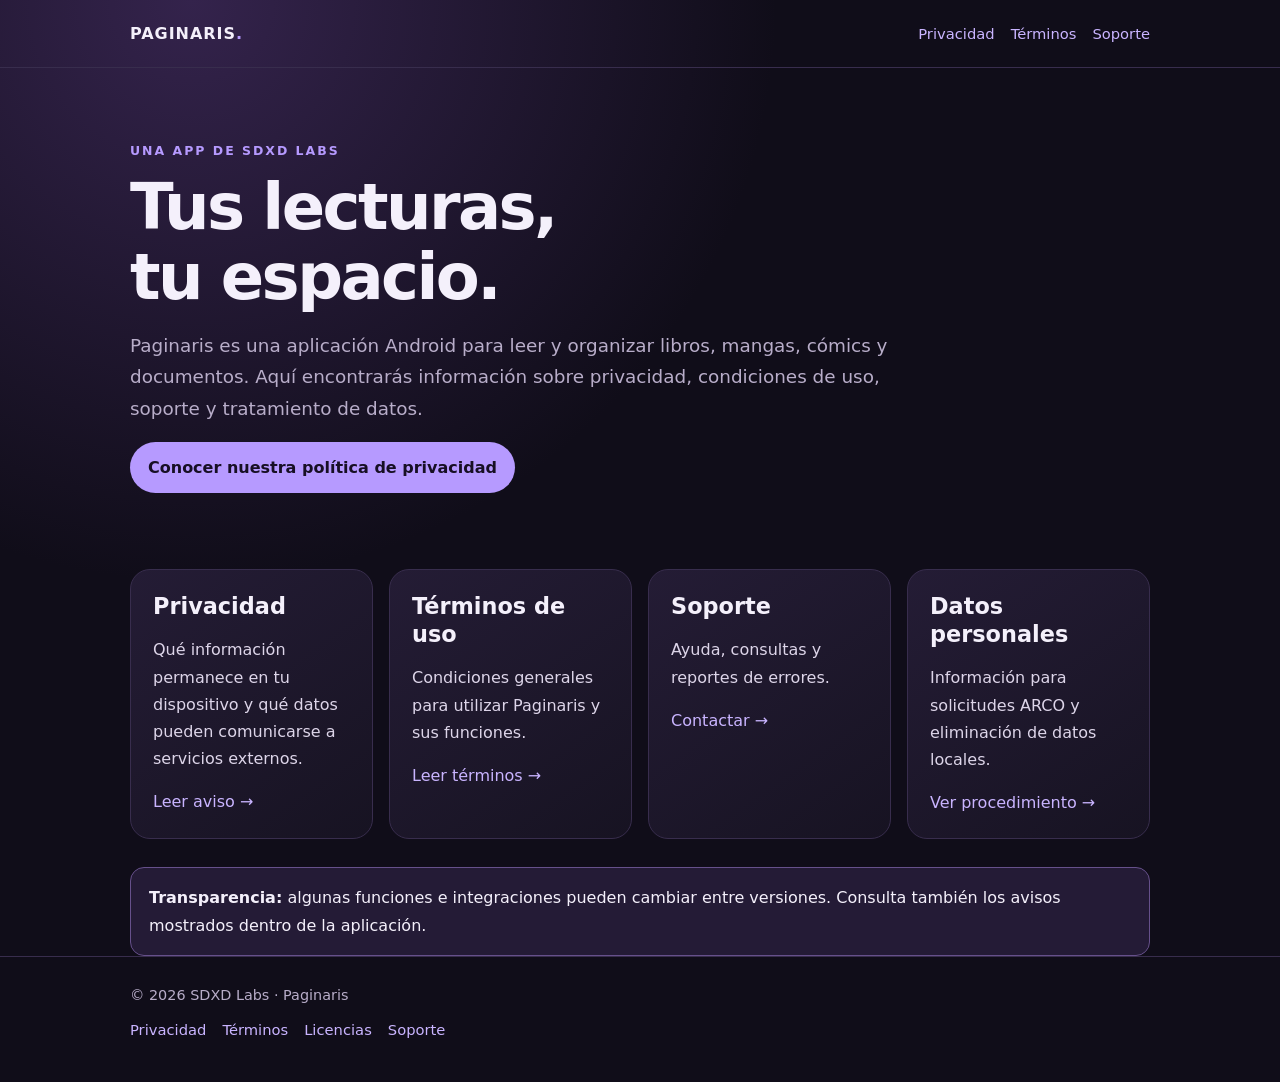
==== index.html @ 6190c567 "Add Paginaris legal documentation: index.html" ====
<!doctype html><html lang="es"><head><meta charset="utf-8"><meta name="viewport" content="width=device-width,initial-scale=1"><meta name="description" content="Sitio oficial de Paginaris: privacidad, términos y soporte."><title>Paginaris — SDXD Labs</title><link rel="stylesheet" href="styles.css"></head><body><header class="top"><div class="wrap nav"><a class="brand" href="index.html">PAGINARIS<span>.</span></a><nav><a href="privacy.html">Privacidad</a><a href="terms.html">Términos</a><a href="support.html">Soporte</a></nav></div></header><main class="wrap"><section class="hero"><div class="eyebrow">Una app de SDXD Labs</div><h1>Tus lecturas,<br>tu espacio.</h1><p class="lead">Paginaris es una aplicación Android para leer y organizar libros, mangas, cómics y documentos. Aquí encontrarás información sobre privacidad, condiciones de uso, soporte y tratamiento de datos.</p><a class="button" href="privacy.html">Conocer nuestra política de privacidad</a></section><section class="grid"><article class="card"><h2>Privacidad</h2><p>Qué información permanece en tu dispositivo y qué datos pueden comunicarse a servicios externos.</p><a href="privacy.html">Leer aviso →</a></article><article class="card"><h2>Términos de uso</h2><p>Condiciones generales para utilizar Paginaris y sus funciones.</p><a href="terms.html">Leer términos →</a></article><article class="card"><h2>Soporte</h2><p>Ayuda, consultas y reportes de errores.</p><a href="support.html">Contactar →</a></article><article class="card"><h2>Datos personales</h2><p>Información para solicitudes ARCO y eliminación de datos locales.</p><a href="data-deletion.html">Ver procedimiento →</a></article></section><div class="notice"><strong>Transparencia:</strong> algunas funciones e integraciones pueden cambiar entre versiones. Consulta también los avisos mostrados dentro de la aplicación.</div></main><footer class="footer"><div class="wrap">© 2026 SDXD Labs · Paginaris<nav><a href="privacy.html">Privacidad</a><a href="terms.html">Términos</a><a href="licenses.html">Licencias</a><a href="support.html">Soporte</a></nav></div></footer></body></html>
---- styles.css ----
:root{color-scheme:dark;--bg:#100d19;--panel:#1b1628;--text:#f4f0fb;--muted:#b8adc9;--accent:#b69aff;--line:#382d4d;--link:#c9b4ff}*{box-sizing:border-box}body{margin:0;background:radial-gradient(ellipse at 15% 0%,#34234c 0,transparent 38%),var(--bg);color:var(--text);font:16px/1.7 system-ui,sans-serif}a{color:var(--link);text-decoration:none}a:hover{text-decoration:underline}.wrap{width:min(1020px,calc(100% - 36px));margin:auto}.top{padding:20px 0;border-bottom:1px solid var(--line)}.nav{display:flex;align-items:center;justify-content:space-between;gap:18px}.brand{font-weight:850;letter-spacing:.06em;color:var(--text)}.brand span,.eyebrow{color:var(--accent)}nav{display:flex;flex-wrap:wrap;gap:16px;font-size:.92rem}.hero{padding:72px 0 48px}.eyebrow{font-size:.78rem;font-weight:800;letter-spacing:.16em;text-transform:uppercase}h1{font-size:clamp(2.4rem,6vw,4rem);line-height:1.08;letter-spacing:-.04em;margin:12px 0}h2{font-size:1.4rem;margin:2em 0 .5em;line-height:1.25}h3{font-size:1.08rem;margin:1.4em 0 .35em}.lead{font-size:1.15rem;color:var(--muted);max-width:760px}.meta{color:var(--muted);font-size:.9rem}.grid{display:grid;grid-template-columns:repeat(auto-fit,minmax(220px,1fr));gap:16px;margin:28px 0}.card{background:linear-gradient(145deg,#241c35,#171322);border:1px solid var(--line);border-radius:20px;padding:22px}.card h2{margin-top:0}.content{max-width:820px;padding:24px 0 70px}.notice{border:1px solid #66508b;background:#241b36;border-radius:14px;padding:16px 18px}.button{display:inline-block;padding:12px 18px;border-radius:999px;background:var(--accent);color:#170f24;font-weight:750}.footer{border-top:1px solid var(--line);padding:26px 0 40px;color:var(--muted);font-size:.9rem}.footer nav{margin-top:10px}li,p{color:#ddd5e9}li{margin:.35em 0}@media(max-width:650px){.nav{align-items:flex-start;flex-direction:column}.hero{padding:48px 0 32px}}
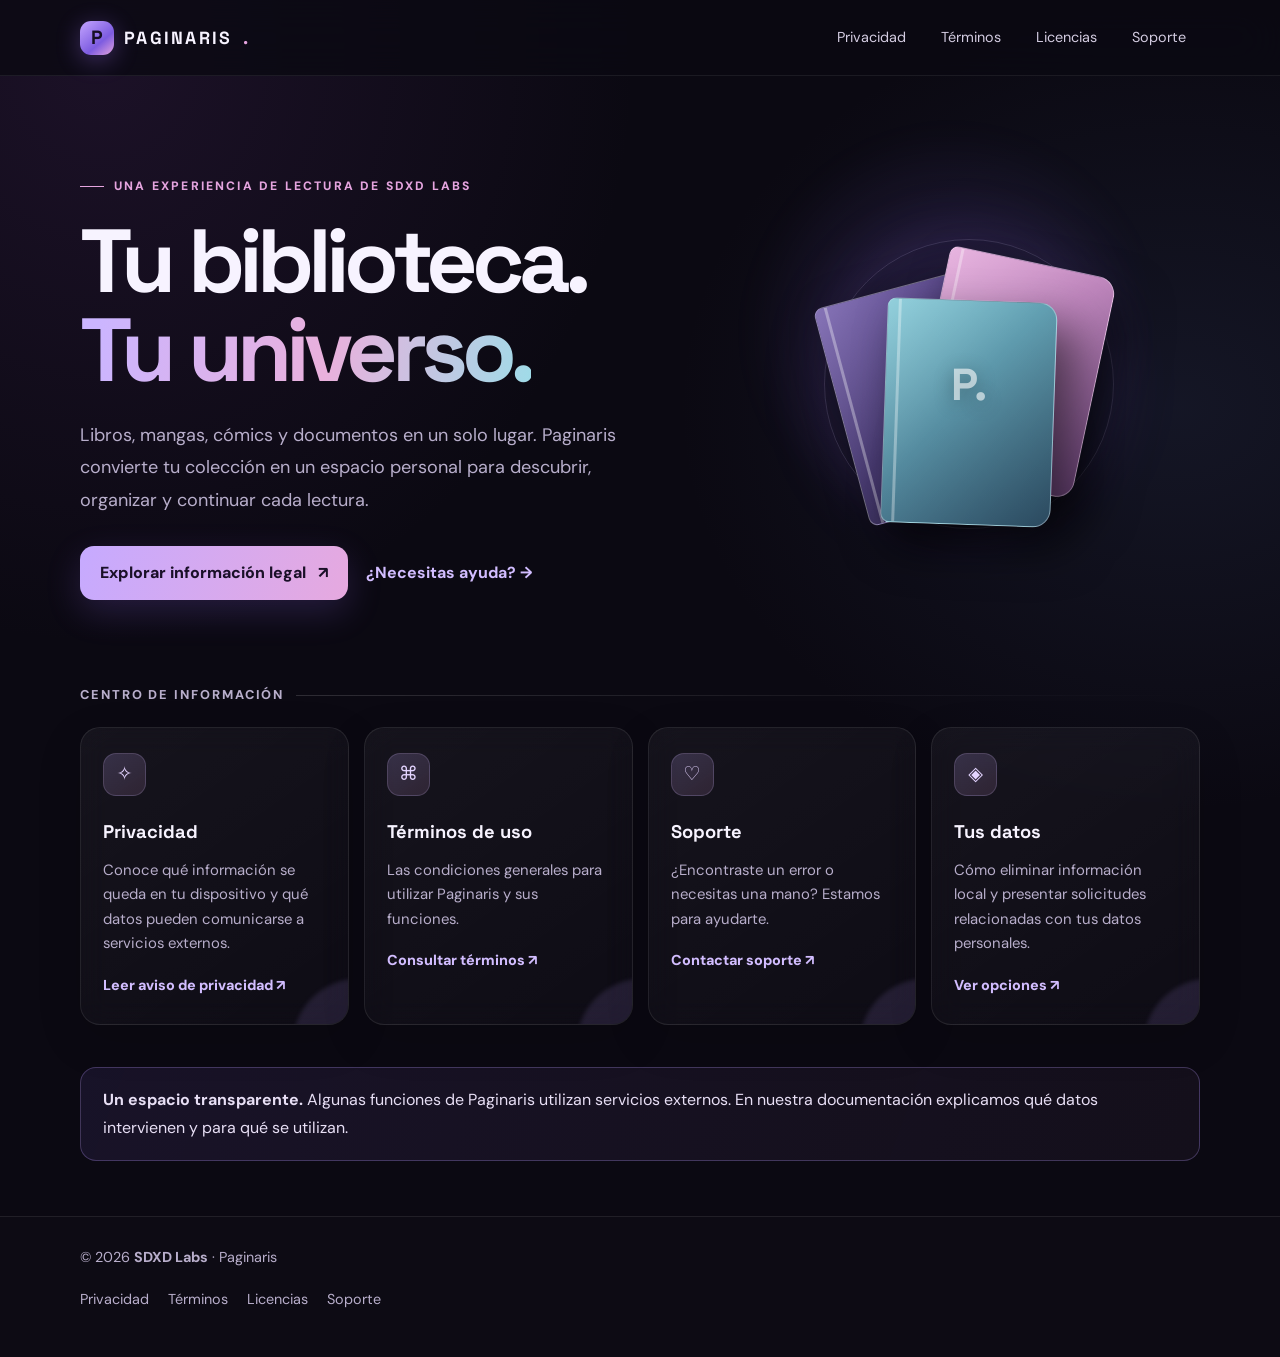
==== commit 72a706cf: "Redesign Paginaris legal homepage" ====
--- a/index.html
+++ b/index.html
@@ -1 +1 @@
-<!doctype html><html lang="es"><head><meta charset="utf-8"><meta name="viewport" content="width=device-width,initial-scale=1"><meta name="description" content="Sitio oficial de Paginaris: privacidad, términos y soporte."><title>Paginaris — SDXD Labs</title><link rel="stylesheet" href="styles.css"></head><body><header class="top"><div class="wrap nav"><a class="brand" href="index.html">PAGINARIS<span>.</span></a><nav><a href="privacy.html">Privacidad</a><a href="terms.html">Términos</a><a href="support.html">Soporte</a></nav></div></header><main class="wrap"><section class="hero"><div class="eyebrow">Una app de SDXD Labs</div><h1>Tus lecturas,<br>tu espacio.</h1><p class="lead">Paginaris es una aplicación Android para leer y organizar libros, mangas, cómics y documentos. Aquí encontrarás información sobre privacidad, condiciones de uso, soporte y tratamiento de datos.</p><a class="button" href="privacy.html">Conocer nuestra política de privacidad</a></section><section class="grid"><article class="card"><h2>Privacidad</h2><p>Qué información permanece en tu dispositivo y qué datos pueden comunicarse a servicios externos.</p><a href="privacy.html">Leer aviso →</a></article><article class="card"><h2>Términos de uso</h2><p>Condiciones generales para utilizar Paginaris y sus funciones.</p><a href="terms.html">Leer términos →</a></article><article class="card"><h2>Soporte</h2><p>Ayuda, consultas y reportes de errores.</p><a href="support.html">Contactar →</a></article><article class="card"><h2>Datos personales</h2><p>Información para solicitudes ARCO y eliminación de datos locales.</p><a href="data-deletion.html">Ver procedimiento →</a></article></section><div class="notice"><strong>Transparencia:</strong> algunas funciones e integraciones pueden cambiar entre versiones. Consulta también los avisos mostrados dentro de la aplicación.</div></main><footer class="footer"><div class="wrap">© 2026 SDXD Labs · Paginaris<nav><a href="privacy.html">Privacidad</a><a href="terms.html">Términos</a><a href="licenses.html">Licencias</a><a href="support.html">Soporte</a></nav></div></footer></body></html>+<!doctype html><html lang="es"><head><meta charset="utf-8"><meta name="viewport" content="width=device-width,initial-scale=1"><meta name="description" content="Sitio oficial de Paginaris: privacidad, términos y soporte."><meta name="theme-color" content="#0b0912"><title>Paginaris — SDXD Labs</title><link rel="stylesheet" href="styles.css"></head><body><header class="top"><div class="wrap nav"><a class="brand" href="index.html">PAGINARIS<span>.</span></a><nav><a href="privacy.html">Privacidad</a><a href="terms.html">Términos</a><a href="licenses.html">Licencias</a><a href="support.html">Soporte</a></nav></div></header><main class="wrap"><section class="hero"><div class="hero-copy"><div class="eyebrow">Una experiencia de lectura de SDXD Labs</div><h1>Tu biblioteca.<br><em>Tu universo.</em></h1><p class="lead">Libros, mangas, cómics y documentos en un solo lugar. Paginaris convierte tu colección en un espacio personal para descubrir, organizar y continuar cada lectura.</p><div class="hero-actions"><a class="button" href="privacy.html">Explorar información legal <span aria-hidden="true">↗</span></a><a class="text-link" href="support.html">¿Necesitas ayuda? →</a></div></div><div class="book-art" aria-hidden="true"><div class="halo"></div><div class="book one"></div><div class="book two"></div><div class="book three"></div><div class="book-mark">P.</div></div></section><div class="section-kicker">Centro de información</div><section class="grid"><article class="card"><div class="card-icon" aria-hidden="true">✧</div><h2>Privacidad</h2><p>Conoce qué información se queda en tu dispositivo y qué datos pueden comunicarse a servicios externos.</p><a href="privacy.html">Leer aviso de privacidad ↗</a></article><article class="card"><div class="card-icon" aria-hidden="true">⌘</div><h2>Términos de uso</h2><p>Las condiciones generales para utilizar Paginaris y sus funciones.</p><a href="terms.html">Consultar términos ↗</a></article><article class="card"><div class="card-icon" aria-hidden="true">♡</div><h2>Soporte</h2><p>¿Encontraste un error o necesitas una mano? Estamos para ayudarte.</p><a href="support.html">Contactar soporte ↗</a></article><article class="card"><div class="card-icon" aria-hidden="true">◈</div><h2>Tus datos</h2><p>Cómo eliminar información local y presentar solicitudes relacionadas con tus datos personales.</p><a href="data-deletion.html">Ver opciones ↗</a></article></section><div class="notice"><strong>Un espacio transparente.</strong> Algunas funciones de Paginaris utilizan servicios externos. En nuestra documentación explicamos qué datos intervienen y para qué se utilizan.</div></main><footer class="footer"><div class="wrap">© 2026 <strong>SDXD Labs</strong> · Paginaris<nav><a href="privacy.html">Privacidad</a><a href="terms.html">Términos</a><a href="licenses.html">Licencias</a><a href="support.html">Soporte</a></nav></div></footer></body></html>
--- a/styles.css
+++ b/styles.css
@@ -1 +1,62 @@
-:root{color-scheme:dark;--bg:#100d19;--panel:#1b1628;--text:#f4f0fb;--muted:#b8adc9;--accent:#b69aff;--line:#382d4d;--link:#c9b4ff}*{box-sizing:border-box}body{margin:0;background:radial-gradient(ellipse at 15% 0%,#34234c 0,transparent 38%),var(--bg);color:var(--text);font:16px/1.7 system-ui,sans-serif}a{color:var(--link);text-decoration:none}a:hover{text-decoration:underline}.wrap{width:min(1020px,calc(100% - 36px));margin:auto}.top{padding:20px 0;border-bottom:1px solid var(--line)}.nav{display:flex;align-items:center;justify-content:space-between;gap:18px}.brand{font-weight:850;letter-spacing:.06em;color:var(--text)}.brand span,.eyebrow{color:var(--accent)}nav{display:flex;flex-wrap:wrap;gap:16px;font-size:.92rem}.hero{padding:72px 0 48px}.eyebrow{font-size:.78rem;font-weight:800;letter-spacing:.16em;text-transform:uppercase}h1{font-size:clamp(2.4rem,6vw,4rem);line-height:1.08;letter-spacing:-.04em;margin:12px 0}h2{font-size:1.4rem;margin:2em 0 .5em;line-height:1.25}h3{font-size:1.08rem;margin:1.4em 0 .35em}.lead{font-size:1.15rem;color:var(--muted);max-width:760px}.meta{color:var(--muted);font-size:.9rem}.grid{display:grid;grid-template-columns:repeat(auto-fit,minmax(220px,1fr));gap:16px;margin:28px 0}.card{background:linear-gradient(145deg,#241c35,#171322);border:1px solid var(--line);border-radius:20px;padding:22px}.card h2{margin-top:0}.content{max-width:820px;padding:24px 0 70px}.notice{border:1px solid #66508b;background:#241b36;border-radius:14px;padding:16px 18px}.button{display:inline-block;padding:12px 18px;border-radius:999px;background:var(--accent);color:#170f24;font-weight:750}.footer{border-top:1px solid var(--line);padding:26px 0 40px;color:var(--muted);font-size:.9rem}.footer nav{margin-top:10px}li,p{color:#ddd5e9}li{margin:.35em 0}@media(max-width:650px){.nav{align-items:flex-start;flex-direction:column}.hero{padding:48px 0 32px}}+@import url('https://fonts.googleapis.com/css2?family=DM+Sans:wght@400;500;600;700;800&family=Space+Grotesk:wght@500;600;700&display=swap');
+:root{color-scheme:dark;--bg:#0b0912;--surface:#15111f;--surface2:#1d172b;--text:#f7f3ff;--muted:#b8aecb;--accent:#b99aff;--pink:#e5a4df;--cyan:#8bd9e8;--line:#ffffff18;--link:#d2bdff;--glow:#9b72ff}
+*{box-sizing:border-box}
+html{scroll-behavior:smooth}
+body{margin:0;min-height:100vh;background:radial-gradient(ellipse at 8% 4%,#4b286344 0,transparent 32%),radial-gradient(ellipse at 92% 30%,#3d4e7930 0,transparent 30%),var(--bg);color:var(--text);font:16px/1.75 'DM Sans',system-ui,sans-serif;overflow-x:hidden}
+body:before{content:"";position:fixed;inset:0;pointer-events:none;opacity:.13;background-image:linear-gradient(#ffffff08 1px,transparent 1px),linear-gradient(90deg,#ffffff08 1px,transparent 1px);background-size:54px 54px;mask-image:linear-gradient(to bottom,black,transparent 75%);z-index:-1}
+a{color:var(--link);text-decoration:none;transition:color .2s,opacity .2s}a:hover{color:#fff}
+.wrap{width:min(1120px,calc(100% - 44px));margin:auto}
+.top{position:sticky;top:0;z-index:10;padding:16px 0;border-bottom:1px solid #ffffff12;background:#0b0912c9;backdrop-filter:blur(22px)}
+.nav{display:flex;align-items:center;justify-content:space-between;gap:22px}
+.brand{display:inline-flex;align-items:center;gap:10px;color:var(--text);font:700 1.1rem 'Space Grotesk',sans-serif;letter-spacing:.13em}
+.brand:before{content:"P";display:grid;place-items:center;width:34px;height:34px;border-radius:11px;background:linear-gradient(140deg,#c4a5ff,#7d5ce0 62%,#e5a4df);color:#160f25;font-size:1.2rem;letter-spacing:0;box-shadow:0 5px 25px #9b72ff55}
+.brand span{color:var(--pink)}
+nav{display:flex;align-items:center;flex-wrap:wrap;gap:7px;font-size:.9rem}
+.top nav a{padding:8px 13px;border:1px solid transparent;border-radius:999px;color:#d4cce1}
+.top nav a:hover{border-color:#ffffff22;background:#ffffff0a;color:#fff}
+.hero{position:relative;isolation:isolate;display:grid;grid-template-columns:1.15fr .85fr;align-items:center;gap:32px;padding:92px 0 76px;min-height:500px}
+.hero:before{content:"";position:absolute;z-index:-1;width:430px;height:430px;right:3%;top:7%;border-radius:50%;background:radial-gradient(circle,#9b72ff30,transparent 68%);filter:blur(12px)}
+.eyebrow{display:inline-flex;align-items:center;gap:10px;color:var(--pink);font-size:.76rem;font-weight:800;letter-spacing:.18em;text-transform:uppercase}
+.eyebrow:before{content:"";width:24px;height:1px;background:currentColor}
+h1,h2,h3{font-family:'Space Grotesk','DM Sans',sans-serif}
+h1{font-size:clamp(3.1rem,7vw,5.7rem);line-height:.99;letter-spacing:-.065em;margin:20px 0 24px}
+h1 em{font-style:normal;background:linear-gradient(100deg,#cbb5ff 5%,#e9b0dc 55%,#9edce8);-webkit-background-clip:text;background-clip:text;color:transparent}
+h2{font-size:1.4rem;line-height:1.25;margin:2em 0 .5em}h3{font-size:1.08rem;margin:1.4em 0 .35em}
+.lead{font-size:1.13rem;color:var(--muted);max-width:590px;line-height:1.8}
+.hero-actions{display:flex;align-items:center;gap:18px;flex-wrap:wrap;margin-top:30px}
+.button{display:inline-flex;align-items:center;gap:12px;padding:13px 20px;border-radius:14px;background:linear-gradient(110deg,#c6aaff,#e6a9df);color:#1a1028;font-weight:800;box-shadow:0 12px 35px #9b72ff30;transition:transform .2s,box-shadow .2s}
+.button:hover{color:#160f25;transform:translateY(-3px);box-shadow:0 17px 40px #9b72ff55}
+.text-link{font-weight:700}
+.book-art{position:relative;height:330px;display:grid;place-items:center;perspective:800px}
+.book-art .halo{position:absolute;width:290px;height:290px;border-radius:50%;border:1px solid #d0b8ff30;box-shadow:0 0 70px #9b72ff22,inset 0 0 50px #9b72ff12}
+.book{position:absolute;width:170px;height:225px;border-radius:9px 18px 18px 9px;box-shadow:18px 22px 45px #0008;transform:rotate(-9deg) skewY(-2deg);border:1px solid #ffffff55;overflow:hidden}
+.book:before{content:"";position:absolute;left:10px;top:0;bottom:0;width:3px;background:#ffffff55}
+.book:after{content:"";position:absolute;inset:0;background:linear-gradient(130deg,#ffffff30,transparent 45%,#0002)}
+.book.one{background:linear-gradient(145deg,#6b54a7,#26213d);transform:translate(-45px,12px) rotate(-15deg)}
+.book.two{background:linear-gradient(145deg,#e3a4d9,#754a83);transform:translate(42px,-12px) rotate(12deg)}
+.book.three{background:linear-gradient(145deg,#7ac5d4,#31546d);transform:translate(0,28px) rotate(2deg);z-index:2}
+.book-mark{position:absolute;z-index:3;left:50%;top:50%;transform:translate(-50%,-50%);font:700 2.8rem 'Space Grotesk';color:#fff9;text-shadow:0 4px 20px #0005}
+.grid{display:grid;grid-template-columns:repeat(4,1fr);gap:15px;margin:10px 0 42px}
+.card{position:relative;min-height:220px;padding:25px 22px;border:1px solid #ffffff16;border-radius:20px;background:linear-gradient(145deg,#ffffff0c,#ffffff04);box-shadow:0 15px 45px #0002;backdrop-filter:blur(14px);overflow:hidden;transition:transform .25s,border-color .25s,background .25s}
+.card:after{content:"";position:absolute;width:130px;height:130px;right:-75px;bottom:-85px;border-radius:50%;background:#b99aff20;filter:blur(2px);transition:transform .3s}
+.card:hover{transform:translateY(-6px);border-color:#c3a5ff66;background:linear-gradient(145deg,#ffffff14,#ffffff06)}
+.card:hover:after{transform:scale(1.8)}
+.card-icon{display:grid;place-items:center;width:43px;height:43px;margin-bottom:24px;border-radius:13px;background:linear-gradient(145deg,#c5aaff30,#e5a4df20);border:1px solid #d2bdff30;color:#e3d4ff;font-size:1.2rem}
+.card h2{font-size:1.15rem;margin:0 0 9px}.card p{font-size:.93rem;color:var(--muted);line-height:1.65;min-height:62px}.card>a{font-size:.9rem;font-weight:800}
+.section-kicker{display:flex;align-items:center;gap:12px;margin:8px 0 20px;color:var(--muted);font-size:.8rem;font-weight:800;letter-spacing:.15em;text-transform:uppercase}
+.section-kicker:after{content:"";height:1px;flex:1;background:linear-gradient(90deg,#ffffff25,transparent)}
+.notice{border:1px solid #b99aff45;background:linear-gradient(110deg,#9b72ff18,#e5a4df0b);border-radius:16px;padding:18px 22px;color:#e8dff5}
+.content{max-width:850px;padding:54px 0 80px}
+.content>h1{font-size:clamp(2.7rem,6vw,4.4rem);margin:14px 0}
+.content h2{margin-top:2.2em;padding-bottom:9px;border-bottom:1px solid #ffffff16}
+.content p,.content li{color:#d8d0e4}
+.content .meta{color:var(--muted);font-size:.88rem}
+.content .notice{margin:25px 0}
+.content a:not(.brand){text-decoration:underline;text-decoration-color:#b99aff66;text-underline-offset:3px}
+.content ul{padding-left:23px}
+.footer{margin-top:55px;border-top:1px solid #ffffff14;padding:28px 0 40px;color:var(--muted);font-size:.9rem;background:#ffffff03}
+.footer nav{margin-top:12px;justify-content:flex-start}
+.footer nav a{padding:5px 12px 5px 0;color:var(--muted)}
+@media(max-width:850px){.grid{grid-template-columns:repeat(2,1fr)}.hero{grid-template-columns:1fr .7fr;gap:10px}.book-art{transform:scale(.82)}}
+@media(max-width:650px){.wrap{width:min(100% - 30px,1120px)}.nav{align-items:flex-start;flex-direction:column}.top{position:relative}.top nav{gap:3px}.top nav a{padding:7px 10px}.hero{display:block;padding:58px 0 34px;min-height:0}.hero h1{font-size:clamp(3rem,14vw,4.5rem)}.book-art{height:245px;margin-top:10px;transform:scale(.78)}.grid{grid-template-columns:1fr 1fr;gap:10px}.card{padding:18px 15px;min-height:210px}.card-icon{margin-bottom:17px}.content{padding-top:38px}.content>h1{font-size:2.8rem}}
+@media(max-width:390px){.grid{grid-template-columns:1fr}.card{min-height:0}.card p{min-height:0}}
